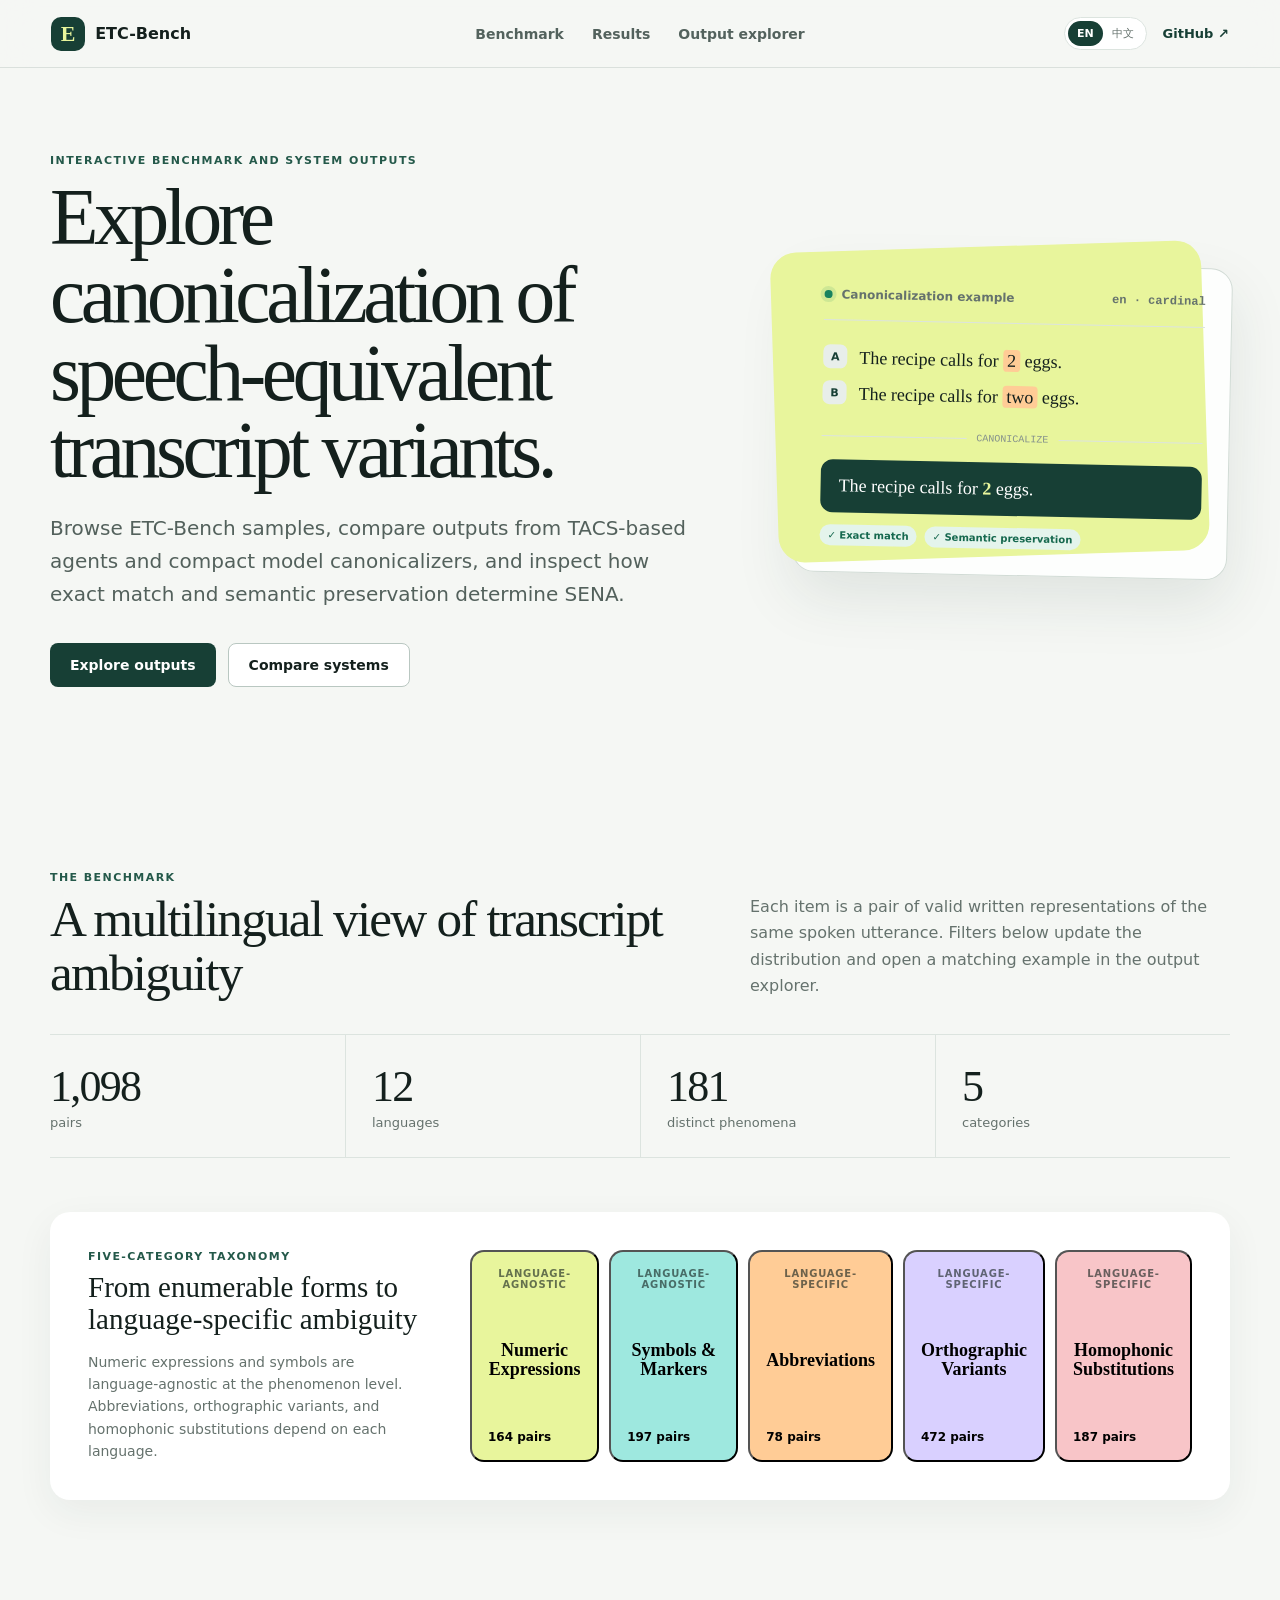
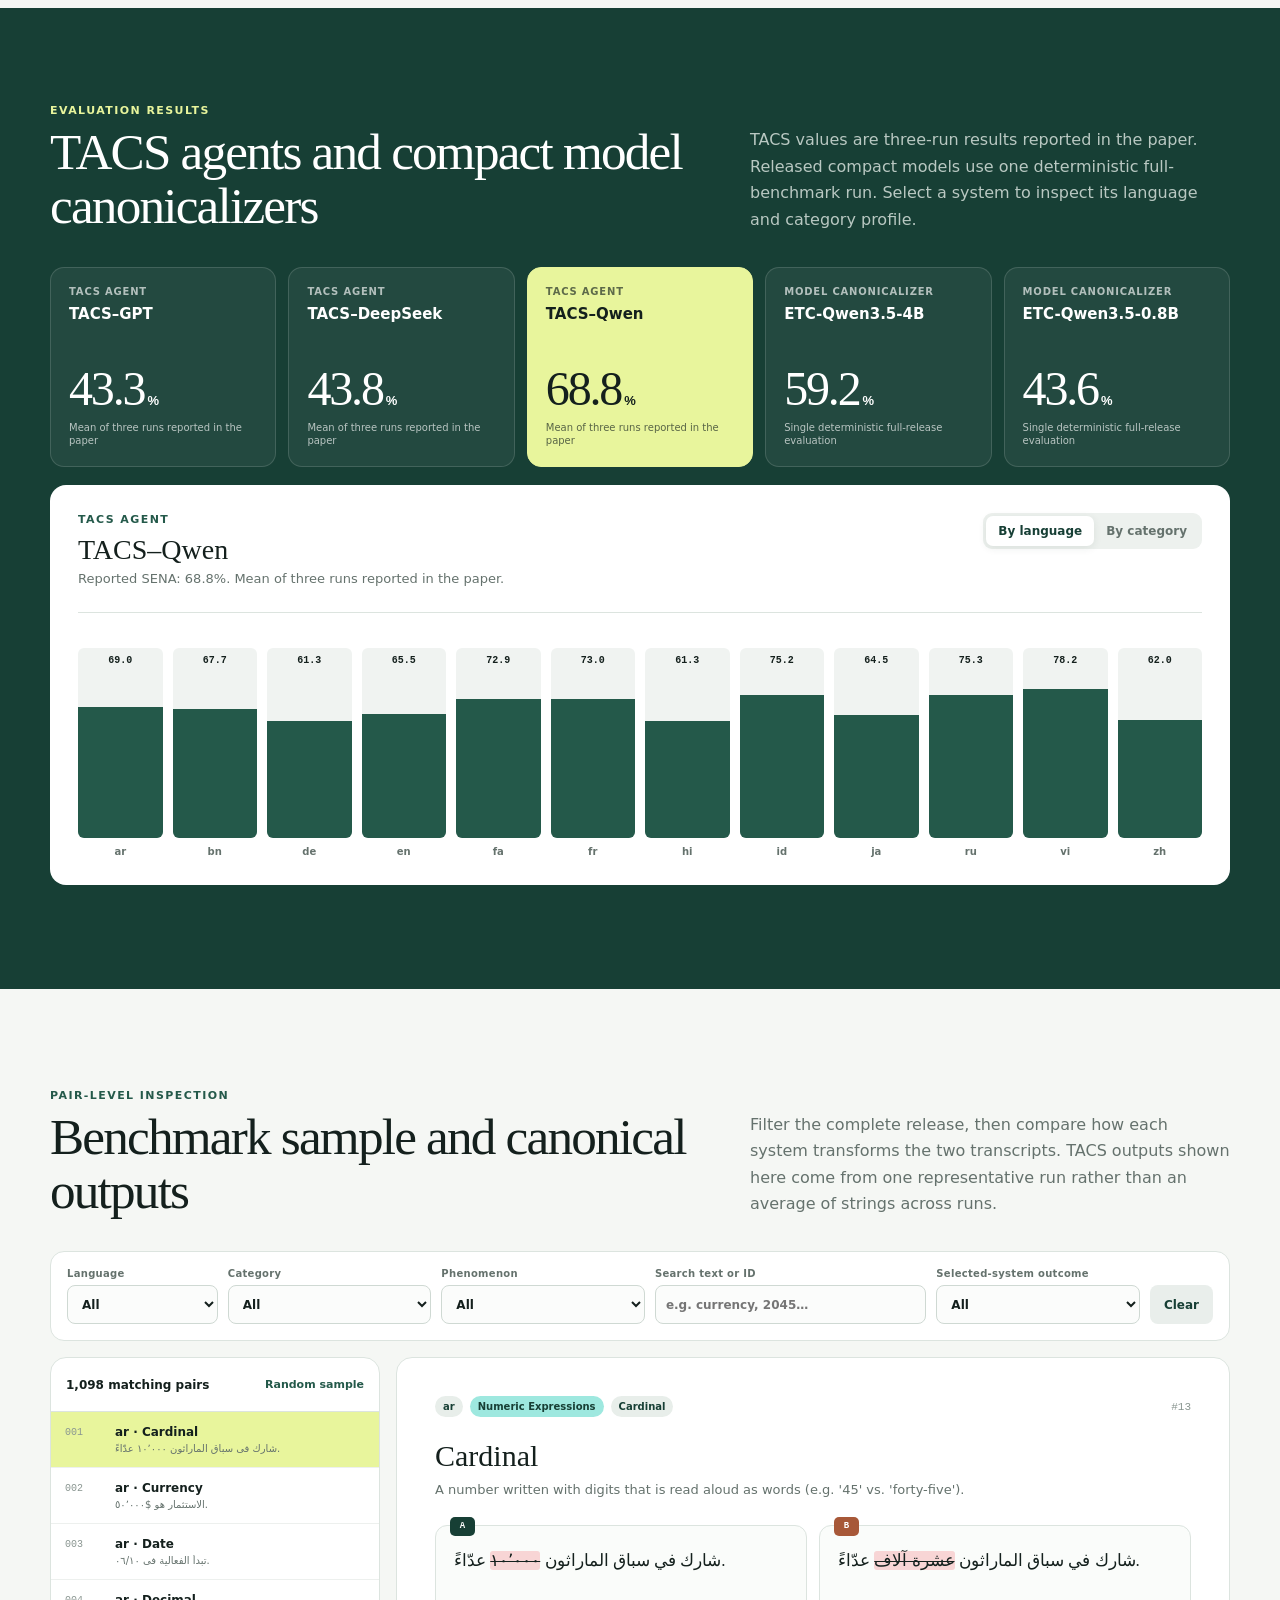
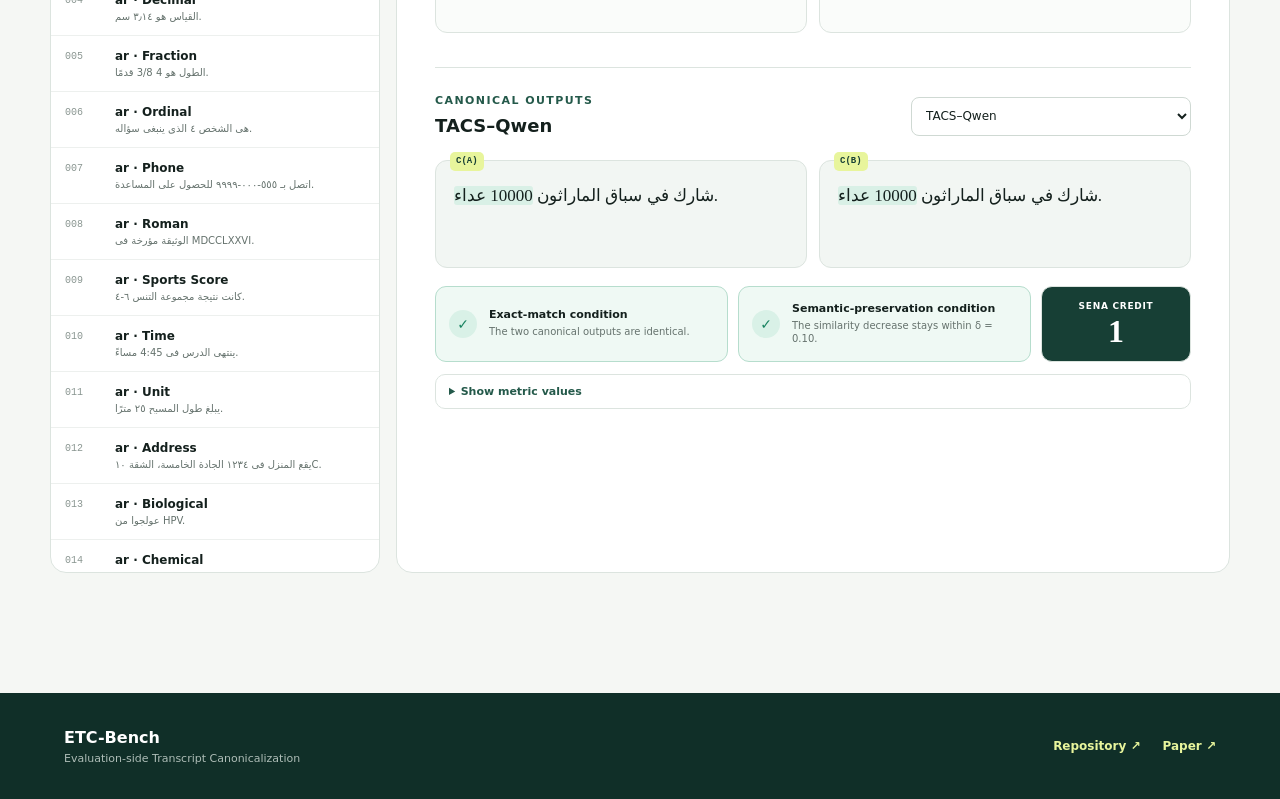
==== demo/index.html @ 97d01277 "Add interactive demo and repository branding" ====
<!doctype html>
<html lang="en">
  <head>
    <meta charset="utf-8" />
    <meta name="viewport" content="width=device-width, initial-scale=1" />
    <meta name="theme-color" content="#f4f7f4" />
    <meta name="description" content="Explore ETC-Bench samples and canonicalization outputs from TACS and released model canonicalizers." />
    <title>ETC-Bench · Interactive demo</title>
    <link rel="icon" href="favicon.svg" type="image/svg+xml" />
    <link rel="stylesheet" href="styles.css" />
  </head>
  <body>
    <header class="topbar">
      <a class="brand" href="#top" aria-label="ETC-Bench demo home">
        <span class="brand-mark" aria-hidden="true">E</span>
        <span>ETC-Bench</span>
      </a>
      <nav aria-label="Page sections">
        <a href="#benchmark" data-copy="navBenchmark">Benchmark</a>
        <a href="#results" data-copy="navResults">Results</a>
        <a href="#explorer" data-copy="navExplorer">Output explorer</a>
      </nav>
      <div class="top-actions">
        <div class="language-toggle" role="group" aria-label="Interface language">
          <button type="button" data-ui-language="en" aria-pressed="true">EN</button>
          <button type="button" data-ui-language="zh" aria-pressed="false">中文</button>
        </div>
        <a class="github-link" href="https://github.com/zh-qian2004/etc-bench" target="_blank" rel="noopener">GitHub ↗</a>
      </div>
    </header>

    <main id="top">
      <section class="hero section-shell">
        <div class="hero-copy">
          <p class="eyebrow" data-copy="heroEyebrow">Interactive benchmark and system outputs</p>
          <h1 data-copy="heroTitle">Explore canonicalization of speech-equivalent transcript variants.</h1>
          <p class="hero-lead" data-copy="heroLead">Browse ETC-Bench samples, compare outputs from TACS-based agents and compact model canonicalizers, and inspect how exact match and semantic preservation determine SENA.</p>
          <div class="hero-actions">
            <a class="button primary" href="#explorer" data-copy="exploreOutputs">Explore outputs</a>
            <a class="button secondary" href="#results" data-copy="compareSystems">Compare systems</a>
          </div>
        </div>
        <div class="hero-demo" aria-label="Canonicalization example">
          <div class="hero-demo-head">
            <span class="live-dot"></span>
            <span data-copy="heroExample">Canonicalization example</span>
            <span class="mono">en · cardinal</span>
          </div>
          <div class="mini-pair">
            <span>A</span><p>The recipe calls for <mark>2</mark> eggs.</p>
            <span>B</span><p>The recipe calls for <mark>two</mark> eggs.</p>
          </div>
          <div class="canonical-arrow" aria-hidden="true"><span></span>canonicalize<span></span></div>
          <div class="mini-output">The recipe calls for <strong>2</strong> eggs.</div>
          <div class="mini-verdict"><span>✓ Exact match</span><span>✓ Semantic preservation</span></div>
        </div>
      </section>

      <section class="stats section-shell" id="benchmark" aria-labelledby="benchmarkTitle">
        <div class="section-heading">
          <div>
            <p class="eyebrow" data-copy="benchmarkEyebrow">The benchmark</p>
            <h2 id="benchmarkTitle" data-copy="benchmarkTitle">A multilingual view of transcript ambiguity</h2>
          </div>
          <p data-copy="benchmarkLead">Each item is a pair of valid written representations of the same spoken utterance. Filters below update the distribution and open a matching example in the output explorer.</p>
        </div>
        <div class="stat-grid" id="statGrid"></div>
        <div class="taxonomy-panel">
          <div class="taxonomy-copy">
            <p class="eyebrow" data-copy="taxonomyEyebrow">Five-category taxonomy</p>
            <h3 data-copy="taxonomyTitle">From enumerable forms to language-specific ambiguity</h3>
            <p data-copy="taxonomyLead">Numeric expressions and symbols are language-agnostic at the phenomenon level. Abbreviations, orthographic variants, and homophonic substitutions depend on each language.</p>
          </div>
          <div class="category-map" id="categoryMap"></div>
        </div>
      </section>

      <section class="results-section" id="results" aria-labelledby="resultsTitle">
        <div class="section-shell">
          <div class="section-heading light">
            <div>
              <p class="eyebrow" data-copy="resultsEyebrow">Evaluation results</p>
              <h2 id="resultsTitle" data-copy="resultsTitle">TACS agents and compact model canonicalizers</h2>
            </div>
            <p data-copy="resultsLead">TACS values are three-run results reported in the paper. Released compact models use one deterministic full-benchmark run. Select a system to inspect its language and category profile.</p>
          </div>
          <div class="system-cards" id="systemCards"></div>
          <div class="result-detail">
            <div class="result-detail-head">
              <div>
                <p class="eyebrow" id="detailKind"></p>
                <h3 id="detailTitle"></h3>
                <p id="detailNote"></p>
              </div>
              <div class="dimension-toggle" role="group" aria-label="Result dimension">
                <button type="button" data-dimension="languages" aria-pressed="true" data-copy="byLanguage">By language</button>
                <button type="button" data-dimension="categories" aria-pressed="false" data-copy="byCategory">By category</button>
              </div>
            </div>
            <div class="bar-chart" id="barChart"></div>
          </div>
        </div>
      </section>

      <section class="explorer section-shell" id="explorer" aria-labelledby="explorerTitle">
        <div class="section-heading">
          <div>
            <p class="eyebrow" data-copy="explorerEyebrow">Pair-level inspection</p>
            <h2 id="explorerTitle" data-copy="explorerTitle">Benchmark sample and canonical outputs</h2>
          </div>
          <p data-copy="explorerLead">Filter the complete release, then compare how each system transforms the two transcripts. TACS outputs shown here come from one representative run rather than an average of strings across runs.</p>
        </div>

        <div class="filters" aria-label="Benchmark filters">
          <label><span data-copy="filterLanguage">Language</span><select id="languageFilter"></select></label>
          <label><span data-copy="filterCategory">Category</span><select id="categoryFilter"></select></label>
          <label><span data-copy="filterPhenomenon">Phenomenon</span><select id="phenomenonFilter"></select></label>
          <label class="search-field"><span data-copy="filterSearch">Search text or ID</span><input id="searchInput" type="search" placeholder="e.g. currency, 2045…" /></label>
          <label><span data-copy="filterOutcome">Selected-system outcome</span><select id="outcomeFilter"></select></label>
          <button class="clear-button" type="button" id="clearFilters" data-copy="clearFilters">Clear</button>
        </div>

        <div class="explorer-layout">
          <aside class="sample-list-panel">
            <div class="list-head">
              <strong id="matchCount"></strong>
              <button type="button" id="randomSample" data-copy="randomSample">Random sample</button>
            </div>
            <div class="sample-list" id="sampleList" role="listbox" aria-label="Benchmark samples"></div>
          </aside>

          <article class="sample-detail" id="sampleDetail">
            <div class="sample-meta">
              <div class="meta-badges" id="metaBadges"></div>
              <span class="sample-id" id="sampleId"></span>
            </div>
            <h3 id="phenomenonTitle"></h3>
            <p class="phenomenon-description" id="phenomenonDescription"></p>

            <div class="source-pair">
              <div class="text-card source-a"><span class="side-label">A</span><p id="sourceA"></p></div>
              <div class="text-card source-b"><span class="side-label">B</span><p id="sourceB"></p></div>
            </div>

            <div class="output-toolbar">
              <div>
                <p class="eyebrow" data-copy="canonicalOutputs">Canonical outputs</p>
                <h4 id="outputSystemTitle"></h4>
              </div>
              <select id="outputSystemSelect" aria-label="Select canonicalization system"></select>
            </div>
            <div class="output-pair">
              <div class="text-card output-a"><span class="side-label">C(A)</span><p id="outputA"></p></div>
              <div class="text-card output-b"><span class="side-label">C(B)</span><p id="outputB"></p></div>
            </div>

            <div class="verdict-grid">
              <div class="verdict" id="exactVerdict"><span class="verdict-icon"></span><div><strong data-copy="exactCondition">Exact-match condition</strong><small id="exactText"></small></div></div>
              <div class="verdict" id="semanticVerdict"><span class="verdict-icon"></span><div><strong data-copy="semanticCondition">Semantic-preservation condition</strong><small id="semanticText"></small></div></div>
              <div class="credit-card" id="creditCard"><span data-copy="senaCredit">SENA credit</span><strong id="creditValue"></strong></div>
            </div>
            <details class="metric-details">
              <summary data-copy="metricDetails">Show metric values</summary>
              <div><span>t<sub>i</sub></span><strong id="metricT"></strong><small data-copy="metricTLabel">source-pair similarity</small></div>
              <div><span>f<sub>i</sub></span><strong id="metricF"></strong><small data-copy="metricFLabel">lower input–output similarity</small></div>
              <div><span>δ</span><strong>0.10</strong><small data-copy="metricDeltaLabel">similarity tolerance</small></div>
            </details>
          </article>
        </div>
      </section>
    </main>

    <footer>
      <div><strong>ETC-Bench</strong><span data-copy="footerText">Evaluation-side Transcript Canonicalization</span></div>
      <div class="footer-links">
        <a href="https://github.com/zh-qian2004/etc-bench" target="_blank" rel="noopener">Repository ↗</a>
        <a href="https://arxiv.org/abs/2610.36527" target="_blank" rel="noopener">Paper ↗</a>
      </div>
    </footer>

    <script src="data.js"></script>
    <script src="app.js"></script>
  </body>
</html>
---- demo/styles.css ----
:root {
  --ink: #14201d;
  --muted: #65726d;
  --line: #dce4df;
  --paper: #f5f7f4;
  --card: #ffffff;
  --forest: #173f35;
  --forest-2: #24594a;
  --lime: #e8f59c;
  --cyan: #9ee8df;
  --orange: #ffcc96;
  --lavender: #d9d0ff;
  --rose: #f8c5c8;
  --success: #17825f;
  --danger: #bf4a4f;
  --shadow: 0 24px 60px rgba(31, 55, 47, 0.1);
  color: var(--ink);
  font-family: Inter, ui-sans-serif, system-ui, -apple-system, BlinkMacSystemFont, "Segoe UI", sans-serif;
  font-synthesis: none;
  text-rendering: optimizeLegibility;
}

* { box-sizing: border-box; }
html { scroll-behavior: smooth; scroll-padding-top: 84px; }
body { margin: 0; background: var(--paper); color: var(--ink); }
button, input, select { font: inherit; }
button, a { -webkit-tap-highlight-color: transparent; }
a { color: inherit; }

.topbar {
  position: sticky;
  top: 0;
  z-index: 20;
  min-height: 68px;
  display: grid;
  grid-template-columns: 1fr auto 1fr;
  align-items: center;
  padding: 10px clamp(18px, 4vw, 58px);
  border-bottom: 1px solid rgba(23, 63, 53, 0.12);
  background: rgba(245, 247, 244, 0.9);
  backdrop-filter: blur(16px);
}

.brand { display: inline-flex; align-items: center; gap: 10px; width: fit-content; text-decoration: none; font-weight: 750; }
.brand-mark { width: 34px; height: 34px; display: grid; place-items: center; border-radius: 10px; background: var(--forest); color: var(--lime); font-family: Georgia, serif; font-size: 22px; }
.topbar nav { display: flex; align-items: center; gap: 28px; }
.topbar nav a { position: relative; color: #53625d; font-size: 14px; font-weight: 650; text-decoration: none; }
.topbar nav a::after { content: ""; position: absolute; left: 0; right: 100%; bottom: -7px; height: 2px; background: var(--forest); transition: right 160ms ease; }
.topbar nav a:hover::after { right: 0; }
.top-actions { justify-self: end; display: flex; align-items: center; gap: 16px; }
.github-link { color: var(--forest); font-size: 13px; font-weight: 700; text-decoration: none; }
.language-toggle { display: flex; padding: 3px; border: 1px solid var(--line); border-radius: 999px; background: white; }
.language-toggle button { border: 0; border-radius: 999px; padding: 5px 9px; color: var(--muted); background: transparent; font-size: 11px; font-weight: 750; cursor: pointer; }
.language-toggle button[aria-pressed="true"] { color: white; background: var(--forest); }

.section-shell { width: min(1180px, calc(100% - 40px)); margin: 0 auto; }
.hero { min-height: 620px; display: grid; grid-template-columns: minmax(0, 1.22fr) minmax(380px, .78fr); gap: clamp(36px, 5vw, 64px); align-items: center; padding-block: 86px 96px; }
.hero-copy h1 { max-width: 720px; margin: 12px 0 22px; font-family: Georgia, "Times New Roman", serif; font-size: clamp(50px, 6.2vw, 84px); font-weight: 500; letter-spacing: -0.055em; line-height: .98; }
.eyebrow { margin: 0 0 8px; color: var(--forest-2); font-size: 11px; font-weight: 800; letter-spacing: .13em; text-transform: uppercase; }
.hero-lead { max-width: 640px; margin: 0; color: #53615c; font-size: clamp(17px, 2vw, 20px); line-height: 1.65; }
.hero-actions { display: flex; gap: 12px; margin-top: 32px; }
.button { display: inline-flex; align-items: center; justify-content: center; min-height: 44px; padding: 0 20px; border-radius: 8px; font-size: 14px; font-weight: 750; text-decoration: none; }
.button.primary { color: white; background: var(--forest); }
.button.secondary { border: 1px solid #b9c7c1; background: white; }

.hero-demo { position: relative; padding: 26px; border: 1px solid #d1dbd5; border-radius: 22px; background: rgba(255,255,255,.86); box-shadow: var(--shadow); transform: rotate(1.2deg); }
.hero-demo::before { content: ""; position: absolute; z-index: -1; inset: -18px 24px 18px -22px; border-radius: 26px; background: var(--lime); transform: rotate(-3deg); }
.hero-demo-head { display: flex; align-items: center; gap: 9px; padding-bottom: 18px; border-bottom: 1px solid var(--line); color: var(--muted); font-size: 12px; font-weight: 650; }
.hero-demo-head .mono { margin-left: auto; }
.live-dot { width: 8px; height: 8px; border-radius: 50%; background: var(--success); box-shadow: 0 0 0 4px rgba(23,130,95,.12); }
.mono { font-family: "SFMono-Regular", Consolas, monospace; }
.mini-pair { display: grid; grid-template-columns: 24px 1fr; gap: 10px 12px; padding: 24px 0; }
.mini-pair > span { display: grid; place-items: center; width: 24px; height: 24px; border-radius: 7px; background: #e8eeea; color: var(--forest); font-size: 11px; font-weight: 800; }
.mini-pair p { margin: 0; font-family: Georgia, serif; font-size: 18px; line-height: 1.45; }
mark { padding: 1px 4px; border-radius: 4px; background: var(--orange); color: inherit; }
.canonical-arrow { display: grid; grid-template-columns: 1fr auto 1fr; align-items: center; gap: 10px; color: #84908c; font-family: "SFMono-Regular", Consolas, monospace; font-size: 10px; text-transform: uppercase; }
.canonical-arrow span { height: 1px; background: var(--line); }
.mini-output { margin-top: 18px; padding: 16px 18px; border-radius: 12px; background: var(--forest); color: white; font-family: Georgia, serif; font-size: 18px; }
.mini-output strong { color: var(--lime); }
.mini-verdict { display: flex; flex-wrap: wrap; gap: 8px; margin-top: 12px; }
.mini-verdict span { padding: 5px 8px; border-radius: 999px; background: #e4f4ec; color: #15684e; font-size: 10px; font-weight: 750; }

.stats { padding-block: 88px 108px; }
.section-heading { display: grid; grid-template-columns: 1fr minmax(320px, 480px); gap: 52px; align-items: end; margin-bottom: 34px; }
.section-heading h2 { max-width: 720px; margin: 0; font-family: Georgia, serif; font-size: clamp(34px, 4vw, 52px); font-weight: 500; letter-spacing: -.035em; line-height: 1.05; }
.section-heading > p { margin: 0; color: var(--muted); line-height: 1.65; }
.stat-grid { display: grid; grid-template-columns: repeat(4, 1fr); border-block: 1px solid var(--line); }
.stat { padding: 26px 24px 26px 0; }
.stat + .stat { padding-left: 26px; border-left: 1px solid var(--line); }
.stat strong { display: block; font-family: Georgia, serif; font-size: 44px; font-weight: 500; letter-spacing: -.04em; }
.stat span { color: var(--muted); font-size: 13px; }
.taxonomy-panel { display: grid; grid-template-columns: 330px 1fr; gap: 52px; margin-top: 54px; padding: 38px; border-radius: 20px; background: white; box-shadow: 0 12px 38px rgba(31,55,47,.06); }
.taxonomy-copy h3 { margin: 5px 0 15px; font-family: Georgia, serif; font-size: 29px; font-weight: 500; line-height: 1.12; }
.taxonomy-copy > p:last-child { margin: 0; color: var(--muted); font-size: 14px; line-height: 1.6; }
.category-map { display: grid; grid-template-columns: repeat(5, 1fr); gap: 10px; }
.category-chip { min-height: 174px; display: flex; flex-direction: column; justify-content: space-between; padding: 16px; border-radius: 14px; cursor: pointer; transition: transform 160ms ease, box-shadow 160ms ease; }
.category-chip:hover { transform: translateY(-3px); box-shadow: 0 12px 26px rgba(35,53,47,.12); }
.category-chip:nth-child(1) { background: var(--lime); }
.category-chip:nth-child(2) { background: var(--cyan); }
.category-chip:nth-child(3) { background: var(--orange); }
.category-chip:nth-child(4) { background: var(--lavender); }
.category-chip:nth-child(5) { background: var(--rose); }
.category-chip small { color: rgba(20,32,29,.62); font-size: 10px; font-weight: 800; letter-spacing: .08em; text-transform: uppercase; }
.category-chip strong { font-family: Georgia, serif; font-size: 18px; font-weight: 600; line-height: 1.05; }
.category-chip span { font-size: 12px; font-weight: 700; }

.results-section { padding-block: 96px 104px; background: var(--forest); color: white; }
.section-heading.light .eyebrow { color: var(--lime); }
.section-heading.light > p { color: #b9c8c2; }
.system-cards { display: grid; grid-template-columns: repeat(5, 1fr); gap: 12px; }
.system-card { position: relative; min-height: 200px; display: flex; flex-direction: column; align-items: flex-start; padding: 18px; border: 1px solid rgba(255,255,255,.14); border-radius: 14px; background: rgba(255,255,255,.055); color: white; cursor: pointer; text-align: left; transition: background 160ms ease, transform 160ms ease; }
.system-card:hover { transform: translateY(-3px); background: rgba(255,255,255,.09); }
.system-card[aria-pressed="true"] { border-color: var(--lime); background: var(--lime); color: var(--ink); }
.system-card small { color: currentColor; font-size: 10px; font-weight: 750; letter-spacing: .08em; opacity: .65; text-transform: uppercase; }
.system-card strong { margin-top: 8px; font-size: 15px; }
.system-card .score { margin-top: auto; font-family: Georgia, serif; font-size: 48px; line-height: 1; letter-spacing: -.045em; }
.system-card .score::after { content: "%"; margin-left: 3px; font-family: Inter, sans-serif; font-size: 13px; font-weight: 700; letter-spacing: 0; }
.system-card .protocol { margin-top: 8px; font-size: 10px; line-height: 1.35; opacity: .68; }
.result-detail { margin-top: 18px; padding: 28px; border-radius: 16px; background: white; color: var(--ink); }
.result-detail-head { display: flex; justify-content: space-between; gap: 32px; align-items: flex-start; }
.result-detail-head h3 { margin: 3px 0 5px; font-family: Georgia, serif; font-size: 28px; font-weight: 500; }
.result-detail-head p:last-child { margin: 0; color: var(--muted); font-size: 13px; }
.dimension-toggle { display: flex; padding: 3px; border-radius: 9px; background: #edf1ee; }
.dimension-toggle button { border: 0; border-radius: 7px; padding: 8px 12px; background: transparent; color: var(--muted); font-size: 12px; font-weight: 700; cursor: pointer; }
.dimension-toggle button[aria-pressed="true"] { background: white; color: var(--forest); box-shadow: 0 2px 8px rgba(31,55,47,.09); }
.bar-chart { display: grid; grid-template-columns: repeat(12, minmax(38px, 1fr)); gap: 10px; align-items: end; min-height: 245px; margin-top: 26px; padding-top: 20px; border-top: 1px solid var(--line); }
.bar-item { min-width: 0; display: grid; grid-template-rows: 190px auto; gap: 8px; text-align: center; }
.bar-track { position: relative; align-self: stretch; display: flex; align-items: flex-end; border-radius: 6px; background: #f0f3f1; overflow: hidden; }
.bar-fill { width: 100%; min-height: 2px; background: var(--forest-2); transition: height 240ms ease; }
.bar-value { position: absolute; top: 7px; left: 0; right: 0; font-family: "SFMono-Regular", Consolas, monospace; font-size: 10px; font-weight: 750; }
.bar-label { overflow: hidden; color: var(--muted); font-size: 10px; font-weight: 700; text-overflow: ellipsis; white-space: nowrap; }
.bar-chart.categories { grid-template-columns: repeat(5, 1fr); gap: 18px; }

.explorer { padding-block: 100px 120px; }
.filters { display: grid; grid-template-columns: 1fr 1.35fr 1.35fr 1.8fr 1.35fr auto; gap: 10px; align-items: end; margin-bottom: 16px; padding: 16px; border: 1px solid var(--line); border-radius: 14px; background: white; }
.filters label { min-width: 0; display: grid; gap: 6px; color: var(--muted); font-size: 10px; font-weight: 750; letter-spacing: .03em; }
.filters select, .filters input, #outputSystemSelect { width: 100%; min-height: 39px; border: 1px solid #cfd9d3; border-radius: 8px; padding: 0 10px; outline: none; background: #fbfcfb; color: var(--ink); font-size: 12px; }
.filters select:focus, .filters input:focus, #outputSystemSelect:focus { border-color: var(--forest-2); box-shadow: 0 0 0 3px rgba(36,89,74,.1); }
.clear-button { min-height: 39px; border: 0; border-radius: 8px; padding: 0 14px; background: #e9eeeb; color: var(--forest); font-size: 12px; font-weight: 750; cursor: pointer; }
.explorer-layout { display: grid; grid-template-columns: 330px minmax(0, 1fr); gap: 16px; min-height: 700px; }
.sample-list-panel, .sample-detail { border: 1px solid var(--line); border-radius: 16px; background: white; overflow: hidden; }
.sample-list-panel { display: flex; flex-direction: column; }
.list-head { min-height: 54px; display: flex; justify-content: space-between; align-items: center; padding: 0 15px; border-bottom: 1px solid var(--line); font-size: 12px; }
.list-head button { border: 0; padding: 5px 0; background: transparent; color: var(--forest-2); font-size: 11px; font-weight: 750; cursor: pointer; }
.sample-list { max-height: 760px; overflow: auto; }
.sample-button { width: 100%; display: grid; grid-template-columns: 42px 1fr; gap: 8px; padding: 13px 14px; border: 0; border-bottom: 1px solid #edf0ee; background: transparent; color: var(--ink); cursor: pointer; text-align: left; }
.sample-button:hover { background: #f5f8f6; }
.sample-button[aria-selected="true"] { background: var(--lime); }
.sample-button .sample-number { padding-top: 2px; color: #8a9691; font-family: "SFMono-Regular", Consolas, monospace; font-size: 10px; }
.sample-button strong { display: block; overflow: hidden; font-size: 12px; text-overflow: ellipsis; white-space: nowrap; }
.sample-button small { display: block; margin-top: 4px; overflow: hidden; color: var(--muted); font-size: 10px; text-overflow: ellipsis; white-space: nowrap; }
.empty-list { padding: 28px 16px; color: var(--muted); font-size: 12px; line-height: 1.5; }
.sample-detail { padding: clamp(22px, 3.5vw, 38px); }
.sample-meta { display: flex; justify-content: space-between; align-items: center; gap: 16px; }
.meta-badges { display: flex; flex-wrap: wrap; gap: 7px; }
.badge { padding: 5px 8px; border-radius: 999px; background: #e8eeea; color: var(--forest); font-size: 10px; font-weight: 750; }
.badge.category { background: var(--cyan); }
.sample-id { color: #8a9691; font-family: "SFMono-Regular", Consolas, monospace; font-size: 11px; }
.sample-detail > h3 { margin: 22px 0 7px; font-family: Georgia, serif; font-size: 30px; font-weight: 500; }
.phenomenon-description { max-width: 760px; margin: 0; color: var(--muted); font-size: 13px; line-height: 1.55; }
.source-pair, .output-pair { display: grid; grid-template-columns: 1fr 1fr; gap: 12px; margin-top: 24px; }
.text-card { position: relative; min-height: 108px; padding: 22px 18px 16px; border: 1px solid var(--line); border-radius: 12px; background: #fafcfa; }
.text-card p { margin: 0; font-family: Georgia, "Times New Roman", serif; font-size: 17px; line-height: 1.55; overflow-wrap: anywhere; }
.side-label { position: absolute; top: -9px; left: 14px; display: inline-flex; min-width: 25px; height: 19px; align-items: center; justify-content: center; border-radius: 5px; padding: 0 6px; background: var(--forest); color: white; font-family: "SFMono-Regular", Consolas, monospace; font-size: 9px; font-weight: 800; }
.source-b .side-label { background: #a75838; }
.output-pair .text-card { background: #f2f6f3; }
.output-pair .side-label { color: var(--forest); background: var(--lime); }
.diff-remove { border-radius: 3px; background: #f8d5d5; text-decoration: line-through; text-decoration-thickness: 1px; }
.diff-add { border-radius: 3px; background: #d9f0e6; }
.output-toolbar { display: flex; justify-content: space-between; align-items: end; gap: 20px; margin-top: 34px; padding-top: 26px; border-top: 1px solid var(--line); }
.output-toolbar h4 { margin: 0; font-size: 18px; }
#outputSystemSelect { width: min(280px, 46%); background: white; }
.verdict-grid { display: grid; grid-template-columns: 1fr 1fr 150px; gap: 10px; margin-top: 18px; }
.verdict, .credit-card { min-height: 76px; display: flex; align-items: center; gap: 12px; padding: 13px; border: 1px solid var(--line); border-radius: 11px; }
.verdict.pass { border-color: #b6ddcd; background: #eff9f4; }
.verdict.fail { border-color: #ebc4c6; background: #fff3f3; }
.verdict-icon { flex: 0 0 auto; width: 28px; height: 28px; display: grid; place-items: center; border-radius: 50%; background: #e8eeea; font-size: 14px; }
.verdict.pass .verdict-icon { color: var(--success); background: #d9f1e7; }
.verdict.fail .verdict-icon { color: var(--danger); background: #f8dfe0; }
.verdict strong { display: block; font-size: 11px; }
.verdict small { display: block; margin-top: 4px; color: var(--muted); font-size: 10px; line-height: 1.35; }
.credit-card { display: grid; place-items: center; align-content: center; gap: 4px; color: white; background: var(--forest); text-align: center; }
.credit-card.zero { background: #7b8581; }
.credit-card span { font-size: 9px; font-weight: 750; letter-spacing: .08em; text-transform: uppercase; }
.credit-card strong { font-family: Georgia, serif; font-size: 32px; line-height: 1; }
.metric-details { margin-top: 12px; border: 1px solid var(--line); border-radius: 10px; overflow: hidden; }
.metric-details summary { padding: 10px 13px; color: var(--forest-2); font-size: 11px; font-weight: 750; cursor: pointer; }
.metric-details[open] { display: grid; grid-template-columns: repeat(3, 1fr); }
.metric-details[open] summary { grid-column: 1 / -1; border-bottom: 1px solid var(--line); }
.metric-details > div { display: grid; grid-template-columns: auto auto; justify-content: start; gap: 2px 12px; padding: 13px; }
.metric-details > div + div { border-left: 1px solid var(--line); }
.metric-details span { font-family: Georgia, serif; font-size: 16px; }
.metric-details strong { font-family: "SFMono-Regular", Consolas, monospace; font-size: 13px; }
.metric-details small { grid-column: 1 / -1; color: var(--muted); font-size: 9px; }

footer { min-height: 106px; display: flex; justify-content: space-between; align-items: center; padding: 26px clamp(20px, 5vw, 70px); background: #102f28; color: white; }
footer > div:first-child { display: grid; gap: 5px; }
footer span { color: #aebdb7; font-size: 11px; }
.footer-links { display: flex; gap: 22px; }
.footer-links a { color: var(--lime); font-size: 12px; font-weight: 700; text-decoration: none; }

@media (max-width: 1050px) {
  .hero { grid-template-columns: 1fr 390px; gap: 40px; }
  .hero-copy h1 { font-size: 58px; }
  .taxonomy-panel { grid-template-columns: 1fr; }
  .category-map { grid-template-columns: repeat(5, minmax(120px, 1fr)); overflow-x: auto; }
  .system-cards { grid-template-columns: repeat(5, minmax(150px, 1fr)); overflow-x: auto; padding-bottom: 4px; }
  .filters { grid-template-columns: repeat(3, 1fr); }
  .clear-button { min-height: 39px; }
}

@media (max-width: 780px) {
  .topbar { grid-template-columns: 1fr auto; }
  .topbar nav { display: none; }
  .github-link { display: none; }
  .hero { min-height: 0; grid-template-columns: 1fr; padding-block: 70px; }
  .hero-copy h1 { font-size: clamp(45px, 14vw, 68px); }
  .hero-demo { transform: none; }
  .section-heading { grid-template-columns: 1fr; gap: 16px; }
  .stat-grid { grid-template-columns: 1fr 1fr; }
  .stat:nth-child(3) { border-left: 0; border-top: 1px solid var(--line); }
  .stat:nth-child(4) { border-top: 1px solid var(--line); }
  .taxonomy-panel { padding: 24px; }
  .result-detail-head { display: grid; }
  .bar-chart { grid-template-columns: repeat(6, 1fr); row-gap: 20px; }
  .bar-item { grid-template-rows: 120px auto; }
  .filters { grid-template-columns: 1fr 1fr; }
  .search-field { grid-column: 1 / -1; }
  .explorer-layout { grid-template-columns: 1fr; }
  .sample-list { max-height: 280px; }
  .source-pair, .output-pair { grid-template-columns: 1fr; }
  .verdict-grid { grid-template-columns: 1fr 1fr; }
  .credit-card { grid-column: 1 / -1; min-height: 64px; }
}

@media (max-width: 520px) {
  .section-shell { width: min(100% - 24px, 1180px); }
  .hero-actions { align-items: stretch; flex-direction: column; }
  .hero-demo { padding: 18px; }
  .stat { padding: 20px 14px 20px 0; }
  .stat + .stat { padding-left: 14px; }
  .stat strong { font-size: 36px; }
  .category-map { grid-template-columns: 1fr 1fr; overflow: visible; }
  .category-chip { min-height: 140px; }
  .filters { grid-template-columns: 1fr; }
  .search-field { grid-column: auto; }
  .sample-detail { padding: 18px 14px; }
  .output-toolbar { align-items: stretch; flex-direction: column; }
  #outputSystemSelect { width: 100%; }
  .verdict-grid { grid-template-columns: 1fr; }
  .credit-card { grid-column: auto; }
  .metric-details[open] { grid-template-columns: 1fr; }
  .metric-details[open] summary { grid-column: auto; }
  .metric-details > div + div { border-top: 1px solid var(--line); border-left: 0; }
  footer { align-items: flex-start; flex-direction: column; gap: 20px; }
}

@media (prefers-reduced-motion: reduce) {
  html { scroll-behavior: auto; }
  *, *::before, *::after { transition: none !important; }
}
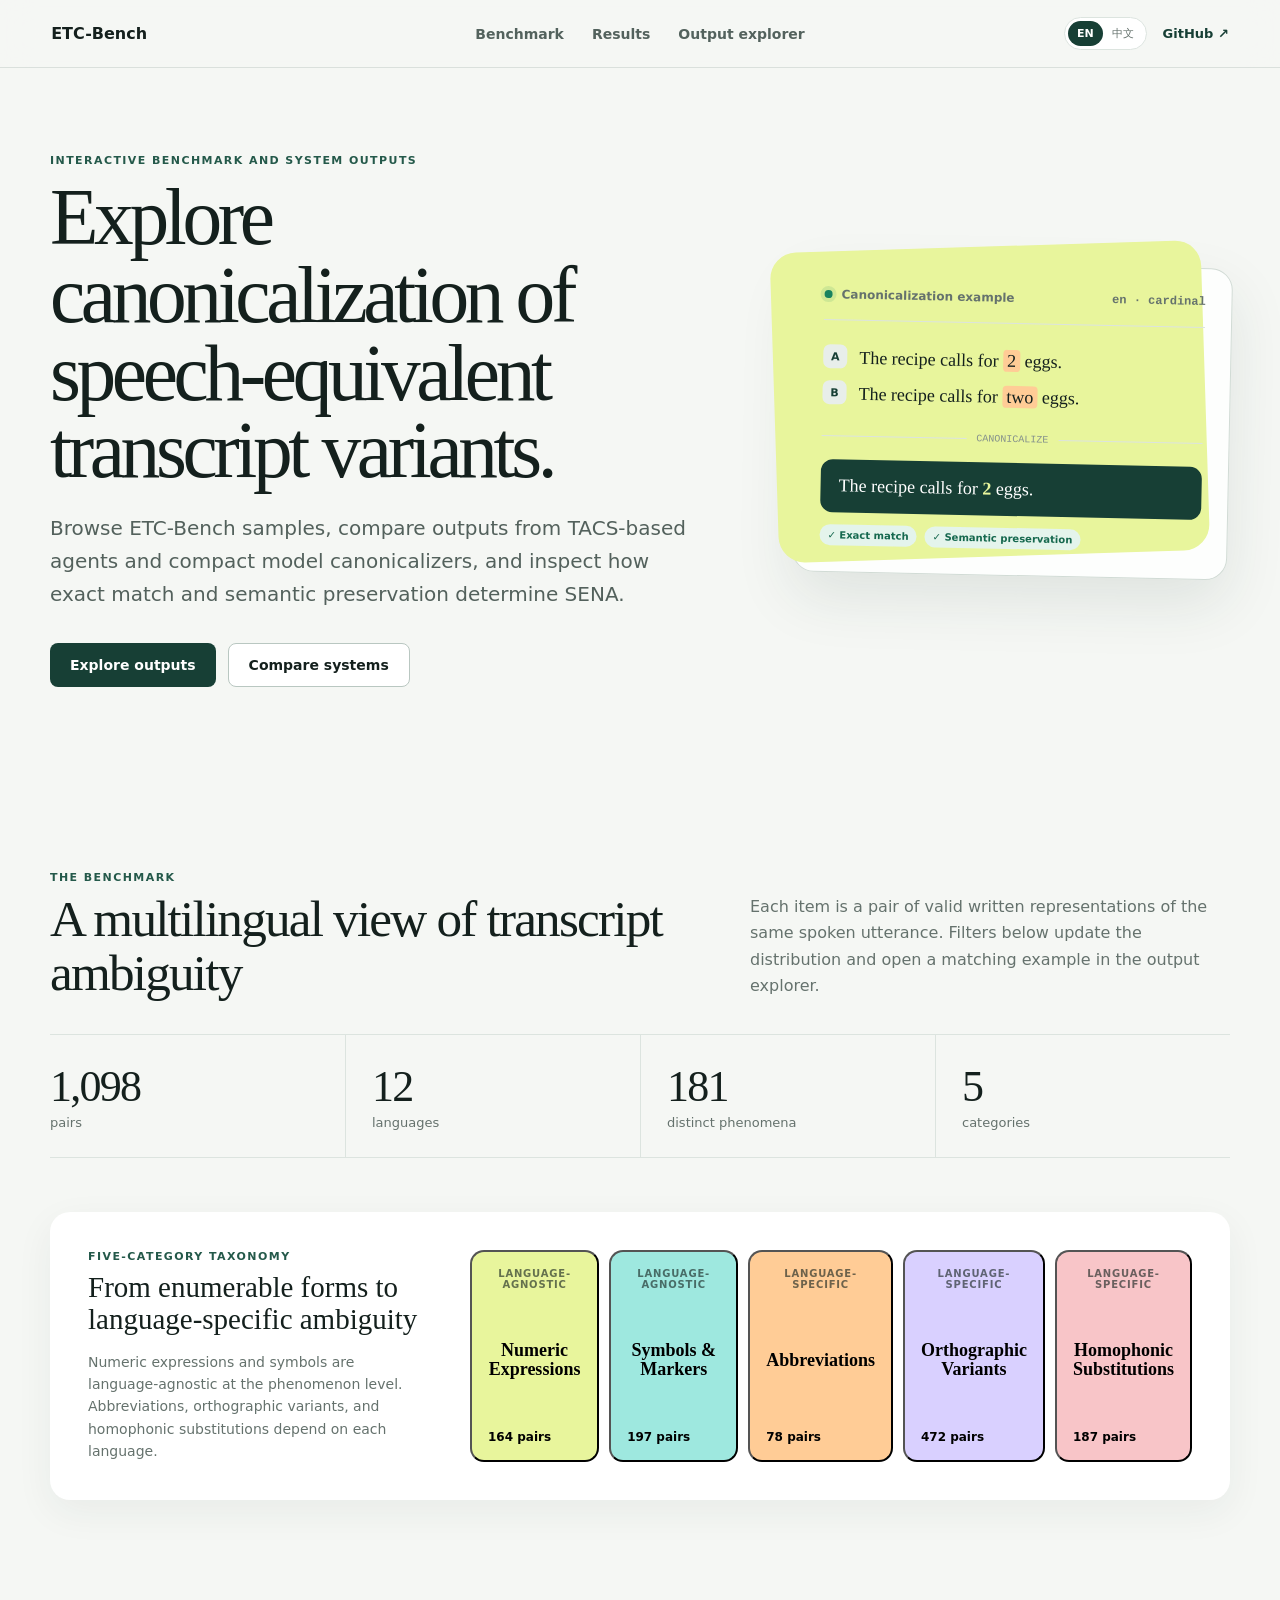
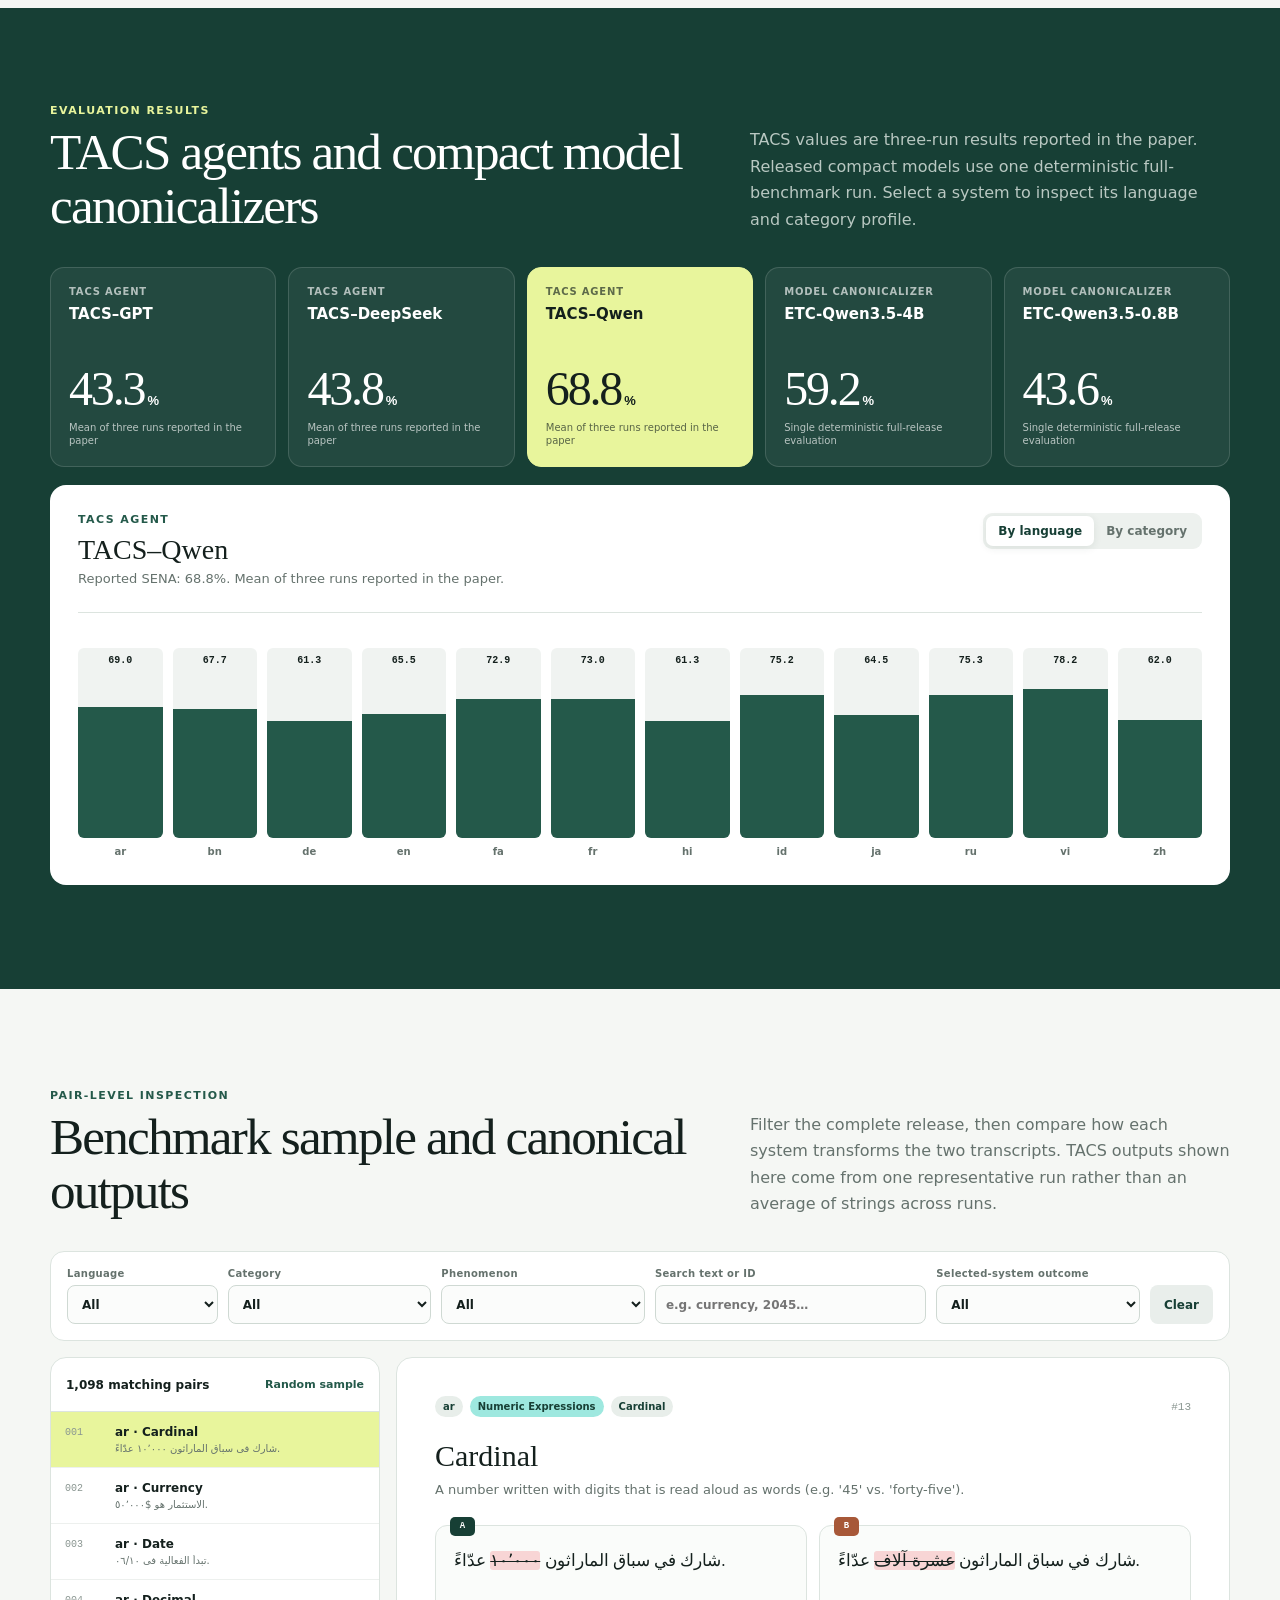
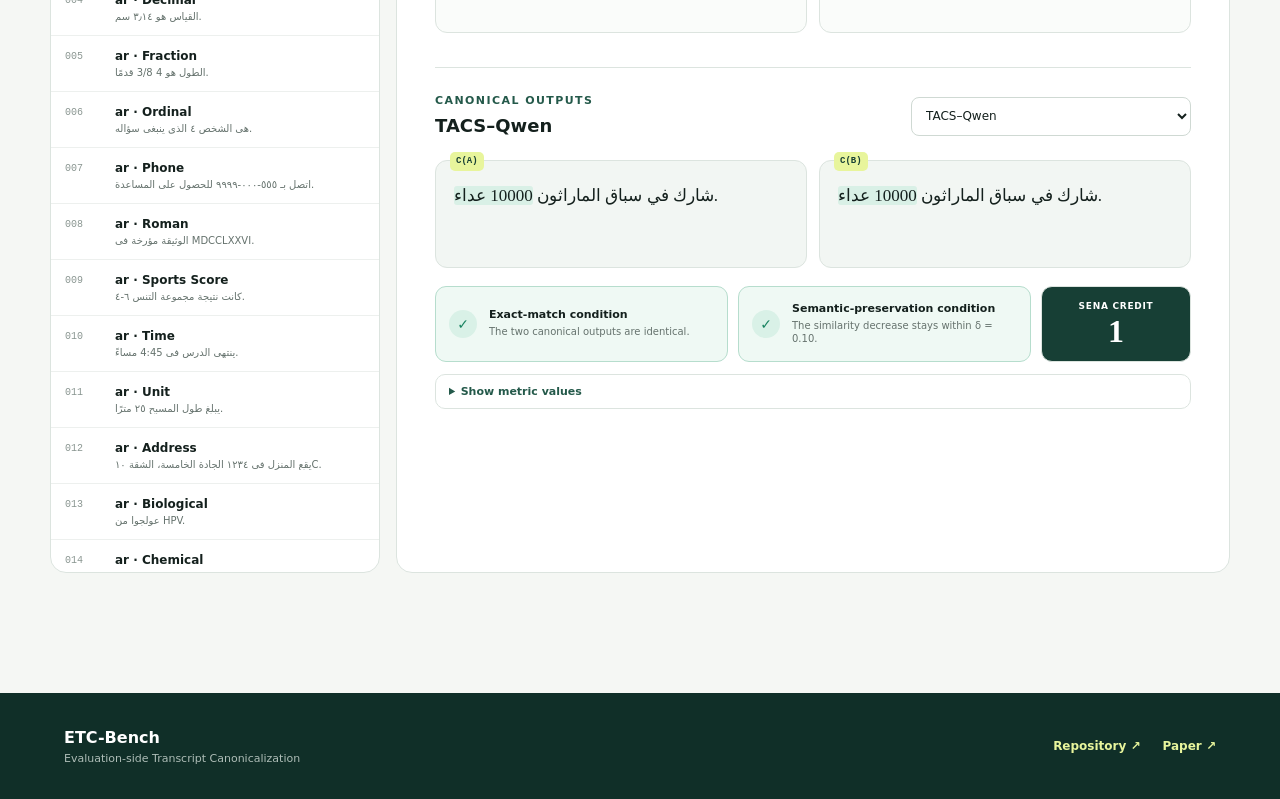
==== commit c317d5de: "Use repository logo for demo favicon" ====
--- a/demo/index.html
+++ b/demo/index.html
@@ -6,13 +6,13 @@
     <meta name="theme-color" content="#f4f7f4" />
     <meta name="description" content="Explore ETC-Bench samples and canonicalization outputs from TACS and released model canonicalizers." />
     <title>ETC-Bench · Interactive demo</title>
-    <link rel="icon" href="favicon.svg" type="image/svg+xml" />
+    <link rel="icon" href="../assets/readme/etc-bench-logo.png" type="image/png" />
+    <link rel="icon" href="../assets/readme/etc-bench-logo-dark.png" type="image/png" media="(prefers-color-scheme: dark)" />
     <link rel="stylesheet" href="styles.css" />
   </head>
   <body>
     <header class="topbar">
       <a class="brand" href="#top" aria-label="ETC-Bench demo home">
-        <span class="brand-mark" aria-hidden="true">E</span>
         <span>ETC-Bench</span>
       </a>
       <nav aria-label="Page sections">
--- a/demo/styles.css
+++ b/demo/styles.css
@@ -41,8 +41,7 @@
   backdrop-filter: blur(16px);
 }
 
-.brand { display: inline-flex; align-items: center; gap: 10px; width: fit-content; text-decoration: none; font-weight: 750; }
-.brand-mark { width: 34px; height: 34px; display: grid; place-items: center; border-radius: 10px; background: var(--forest); color: var(--lime); font-family: Georgia, serif; font-size: 22px; }
+.brand { display: inline-flex; align-items: center; width: fit-content; text-decoration: none; font-weight: 750; }
 .topbar nav { display: flex; align-items: center; gap: 28px; }
 .topbar nav a { position: relative; color: #53625d; font-size: 14px; font-weight: 650; text-decoration: none; }
 .topbar nav a::after { content: ""; position: absolute; left: 0; right: 100%; bottom: -7px; height: 2px; background: var(--forest); transition: right 160ms ease; }
